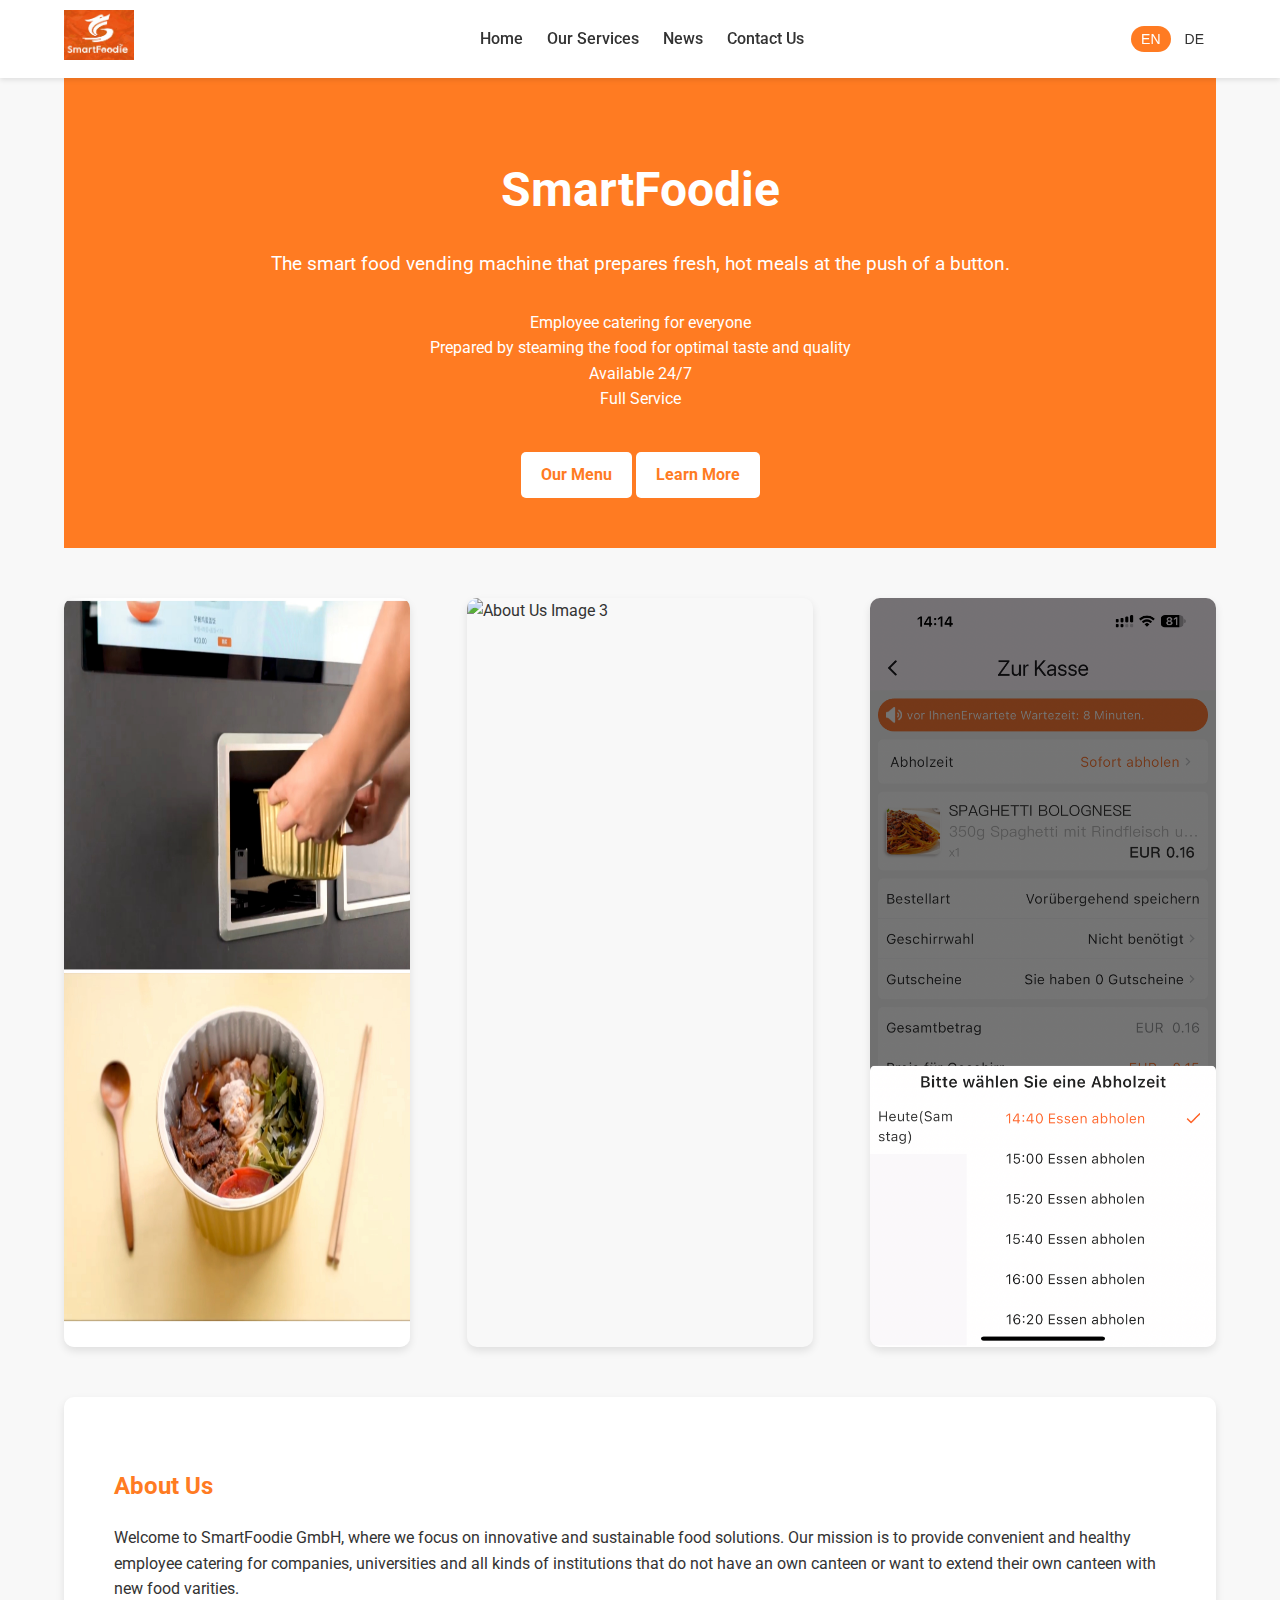
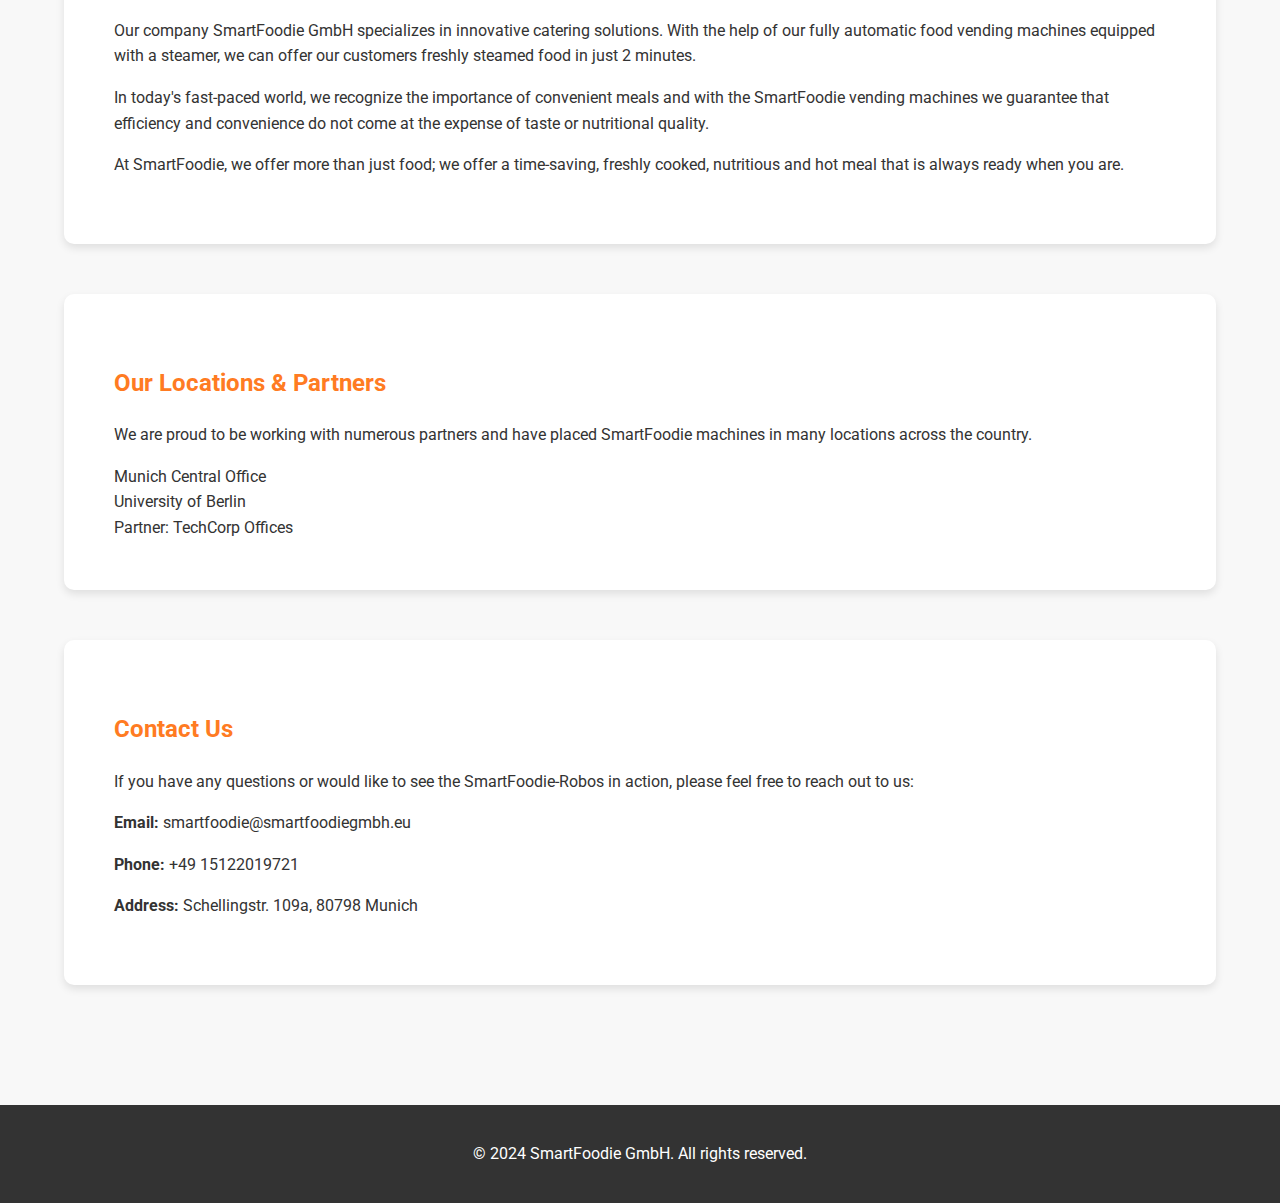
==== index.html @ 43785b49 "Update index.html" ====
<!DOCTYPE html>
<html lang="en">
    <head>
        <meta charset="UTF-8">
        <meta name="viewport" content="width=device-width, initial-scale=1.0">
        <title data-lang-en="Smart Foodie GmbH" data-lang-de="Smart Foodie GmbH">Smart Foodie GmbH</title>
        <link rel="stylesheet" href="styles.css">
        <link href="https://fonts.googleapis.com/css2?family=Roboto:wght@300;400;700&display=swap" rel="stylesheet">
    </head>
    
    <body>
        <header>
            <nav class="navbar">
                <a href="index.html" class="logo-link">
                    <img src="logo/sf/SF.jpg" alt="Smart Foodie GmbH Logo" class="logo">
                </a>
                <div class="nav-links">
                    <a href="index.html" data-lang-en="Home" data-lang-de="Startseite">Home</a>
                    <a href="services.html" data-lang-en="Our Services" data-lang-de="Unsere Dienstleistungen">Our Services</a>
                    <a href="news.html" data-lang-en="News" data-lang-de="Neuigkeiten">News</a>
                    <a href="contact.html" data-lang-en="Contact Us" data-lang-de="Kontakt">Contact Us</a>
                </div>
                <div class="language-switcher">
                    <button class="lang-btn" onclick="changeLanguage('en')">EN</button>
                    <button class="lang-btn" onclick="changeLanguage('de')">DE</button>
                </div>
            </nav>
        </header>

        <main class="container">
            <section class="hero">
                <h1 data-lang-en="SmartFoodie" data-lang-de="SmartFoodie ">SmartFoodie </h1>
                <p class="tagline" data-lang-en="The smart food vending machine that prepares fresh, hot meals at the push of a button." data-lang-de="Der smarte Essensautomat der frische, warme Mahlzeiten auf Knopfdruck zubereitet.">The smart food vending machine that prepares fresh, hot meals at the push of a button.</p>
                
                <div class="features-cards">
                    <div class="card" data-lang-en="Employee catering for everyone" data-lang-de="Mitarbeiterverpflegung für alle">
                        <h3>Fresh Ingredients</h3>
                        <p>Fresh ingredients used for every meal</p>
                    </div>
                     <div class="card" data-lang-en="Prepared by steaming the food for optimal taste and quality" data-lang-de="Zubereitet durch Dampfgaren für optimalen Geschmack und Qualität">
                        <h3>Fresh Ingredients</h3>
                        <p>Fresh ingredients used for every meal</p>
                    </div>          
                    <div class="card" data-lang-en="Available 24/7" data-lang-de="Rund um die Uhr verfügbar">
                        <h3>Available 24/7</h3>
                        <p>Available 24/7</p>
                    </div>
                    <div class="card" data-lang-en="Full Service" data-lang-de="Full Service">
                        <h3>Healthy Options</h3>
                        <p>Choose from a variety of healthy options</p>
                    </div>
                </div>
                
                <a href="menu.html" class="cta-button" data-lang-en="Our Menu" data-lang-de="Unsere Speisekarte">Our Menu</a>
                <a href="#about" class="cta-button" data-lang-en="Learn More" data-lang-de="Mehr erfahren">Learn More</a>
            </section>

            <section id="img" class="image-gallery">
                <div class="about-images">

                    <img src="pic/mac1.jpg" alt="About Us Image 2" class="about-image">
                    <img src="pic/maschinen.png" alt="About Us Image 3" class="about-image">
                    <img src="pic/APPZeitplan.png" alt="About Us Image 1" class="about-image">
                </div>
            </section>

            <section id="about" class="about-section">
                <h2 data-lang-en="About Us" data-lang-de="Über uns">About Us</h2>

                <p data-lang-en="Welcome to SmartFoodie GmbH, where we focus on innovative and sustainable food solutions. Our mission is to provide convenient and healthy employee catering for companies, universities and all kinds of institutions that do not have an own canteen or want to extend their own canteen with new food varities. " 
                   data-lang-de="Willkommen bei SmartFoodie GmbH, wo wir uns auf innovative und nachhaltige Lebensmittellösungen konzentrieren. Unsere Mission ist es, praktische und gesunde Mitarbeiterverpflegung für Firmen, Universitäten und Institutionen anzubieten, die keine eigene Verpflegungslösungen besitzen oder ihr existierendes Angebot erweitern möchten.">
                    Welcome to SmartFoodie GmbH, where we focus on innovative and sustainable food solutions. Our mission is to provide convenient and healthy employee catering for companies, universities and all kinds of institutions that do not have an own canteen or want to extend their own canteen with new food varities.
    	        </p>
                
                
                <p data-lang-en="Our company SmartFoodie GmbH specializes in innovative catering solutions. With the help of our fully automatic food vending machines equipped with a steamer, we can offer our customers freshly steamed food in just 2 minutes."
                   data-lang-de="Mit Hilfe unserer vollautomatischen Lebensmittelautomaten, die mit einem Dampfgarer ausgestattet sind, können wir in nur 2 Minuten frisch gedämpftes Essen anbieten.">
                    Our company SmartFoodie GmbH specializes in innovative catering solutions. With the help of our fully automatic food vending machines equipped with a steamer, we can offer freshly steamed food in just 2 minutes.
                </p>
                
                <p data-lang-en="In today's fast-paced world, we recognize the importance of convenient meals and with the SmartFoodie vending machines we guarantee that efficiency and convenience do not come at the expense of taste or nutritional quality."
                   data-lang-de="In der heutigen schnelllebigen Welt erkennen wir die Bedeutung von  praktischen Mahlzeiten und garantieren mit den SmartFoodie-Automaten, dass Effizienz und Komfort nicht auf Kosten des Geschmacks oder der Nährstoffqualität gehen.">
                    In today's fast-paced world, we recognize the importance of convenient meals and with the SmartFoodie vending machines we guarantee that efficiency and convenience do not come at the expense of taste or nutritional quality.
                </p>
                
                <p data-lang-en="At SmartFoodie, we offer more than just food; we offer a time-saving, freshly cooked, nutritious and hot meal that is always ready when you are."
                   data-lang-de="Bei SmartFoodie bieten wir mehr als nur Essen. Wir bieten eine  Zeit sparende, frisch gedämpfte, nahrhafte und warme Mahlzeit, die immer dann bereit ist, wenn Sie es sind.">
                    At SmartFoodie, we offer more than just food. We offer a time-saving, freshly cooked, nutritious and hot meal that is always ready when you are.
>>>>>>> d9d4a827bfcfa9e69a5cdeec09e38cd8d7175df7
                </p>
            </section>

                         <!-- New Section: Locations and Partners -->
            <section id="locations-partners" class="locations-partners-section about-section">
                <h2 data-lang-en="Our Locations & Partners" data-lang-de="Unsere Standorte & Partner">Our Locations & Partners</h2>
                <p data-lang-en="We are proud to be working with numerous partners and have placed SmartFoodie machines in many locations across the country." data-lang-de="Wir sind stolz darauf, mit zahlreichen Partnern zusammenzuarbeiten und haben SmartFoodie-Maschinen an vielen Standorten im ganzen Land aufgestellt.">
                We are proud to be working with numerous partners and have placed SmartFoodie machines in many locations across the country.
                </p>

                <div class="locations-list">
                <div class="location" data-lang-en="Munich Central Office" data-lang-de="Zentrale in München">
                    <h3>Munich Central Office</h3>
                    <p data-lang-en="Our main headquarters and the first location for SmartFoodie vending machines." data-lang-de="Unser Hauptsitz und der erste Standort für SmartFoodie-Automaten.">Our main headquarters and the first location for SmartFoodie vending machines.</p>
                </div>
                <div class="location" data-lang-en="University of Berlin" data-lang-de="Universität Berlin">
                    <h3>University of Berlin</h3>
                    <p data-lang-en="Supporting students with quick and healthy meal options." data-lang-de="Unterstützung von Studenten mit schnellen und gesunden Essensoptionen.">Supporting students with quick and healthy meal options.</p>
                </div>
                <div class="location" data-lang-en="Partner: TechCorp Offices" data-lang-de="Partner: TechCorp Büros">
                    <h3>Partner: TechCorp Offices</h3>
                    <p data-lang-en="Providing employees with healthy meals around the clock." data-lang-de="Gesunde Mahlzeiten rund um die Uhr für Mitarbeiter.">Providing employees with healthy meals around the clock.</p>
                </div>
                </div>
            </section>       
            
            <section id="contact" class="contact-section">
                <h2 data-lang-en="Contact Us" data-lang-de="Kontaktieren Sie uns">Contact Us</h2>
                <p data-lang-en="If you have any questions or would like to see the SmartFoodie-Robos in action, please feel free to reach out to us:" 
                   data-lang-de="Wenn Sie Fragen haben oder unsere SmartFoodie-Robos live erleben möchten, können Sie uns gerne kontaktieren:">
                    If you have any questions or would like to see the SmartFoodie-Robos in action, please feel free to reach out to us:
                </p>
                <p><strong data-lang-en="Email:" data-lang-de="E-Mail:">Email:</strong> smartfoodie@smartfoodiegmbh.eu</p>
                <p><strong data-lang-en="Phone:" data-lang-de="Telefon:">Phone:</strong> +49 15122019721</p>
                <p><strong data-lang-en="Address:" data-lang-de="Adresse:">Adress:</strong> Schellingstr. 109a, 80798 Munich</p>
            </section>
        </main>

        <footer>
            <p data-lang-en="&copy; 2024 SmartFoodie GmbH. All rights reserved." data-lang-de="&copy; 2024 SmartFoodie GmbH. Alle Rechte vorbehalten.">&copy; 2024 SmartFoodie GmbH. All rights reserved.</p>
        </footer>

        <script src="script.js"></script>
    </body>
</html>
---- styles.css ----
body {
    font-family: 'Roboto', Arial, sans-serif;
    margin: 0;
    padding: 0;
    background-color: #f8f8f8;
    color: #333;
    line-height: 1.6;
}

.container {
    width: 90%;
    max-width: 1200px;
    margin: 0 auto;
    padding: 20px;
}

header {
    background-color: #ffffff;
    box-shadow: 0 2px 5px rgba(0,0,0,0.1);
    position: fixed;
    width: 100%;
    top: 0;
    z-index: 1000;
}

.navbar {
    display: flex;
    justify-content: space-between;
    align-items: center;
    padding: 10px 5%;
}

.logo {
    height: 50px;
    width: auto;
}

.nav-links a {
    color: #333;
    text-decoration: none;
    margin-left: 20px;
    font-weight: 500;
    transition: color 0.3s ease;
}

.nav-links a:hover {
    color: #ff7b22;
}

.hero {
    text-align: center;
    padding: 100px 0 50px;
    background-color: #ff7b22;
    color: white;
}

.hero h1 {
    font-size: 3em;
    margin-bottom: 20px;
}

.tagline {
    font-size: 1.2em;
    margin-bottom: 30px;
}

.cta-button {
    display: inline-block;
    padding: 10px 20px;
    background-color: white;
    color: #ff7b22;
    text-decoration: none;
    border-radius: 5px;
    font-weight: bold;
    transition: background-color 0.3s ease, color 0.3s ease;
}

.cta-button:hover {
    background-color: #333;
    color: white;
}

.image-gallery {
    margin: 50px 0;
}

.about-images {
    display: flex;
    justify-content: space-between;
    gap: 20px;
}

.about-image {
    width: 30%;
    border-radius: 10px;
    box-shadow: 0 4px 8px rgba(0,0,0,0.1);
    transition: transform 0.3s ease;
}

.about-image1 {
    width: 30%;
    border-radius: 10px;
    box-shadow: 0 4px 8px orange;
    transition: transform 0.3s ease;
}

.about-image:hover {
    transform: scale(1.05);
}

.about-image1:hover {
    transform: scale(1.05);
}
.about-section, .contact-section {
    background-color: white;
    padding: 50px;
    margin: 50px 0;
    border-radius: 10px;
    box-shadow: 0 4px 8px rgba(0,0,0,0.1);
}

h2 {
    color: #ff7b22;
    margin-bottom: 20px;
}

footer {
    background-color: #333;
    color: white;
    text-align: center;
    padding: 20px 0;
    margin-top: 50px;
}

.services-section, .team-section {
    background-color: white;
    padding: 50px;
    margin: 50px 0;
    border-radius: 10px;
    box-shadow: 0 4px 8px rgba(0,0,0,0.1);
}

.services-section ul {
    list-style-type: none;
    padding: 0;
}

.services-section li {
    margin-bottom: 10px;
    padding-left: 20px;
    position: relative;
}

.services-section li:before {
    content: "•";
    color: #ff7b22;
    font-weight: bold;
    position: absolute;
    left: 0;
}

.team-image img {
    width: 100%;
    border-radius: 10px;
    box-shadow: 0 4px 8px rgba(0,0,0,0.1);
}

@media (max-width: 768px) {
    .navbar {
        flex-direction: column;
    }
    
    .nav-links {
        margin-top: 20px;
    }
    
    .nav-links a {
        display: block;
        margin: 10px 0;
    }
    
    .about-images {
        flex-direction: column;
    }
    
    .about-image {
        width: 90%;
        margin-bottom: 20px;
    }
}

.language-switcher {
    display: flex;
    align-items: center;
}

.lang-btn {
    background: none;
    border: none;
    color: #333;
    font-size: 14px;
    cursor: pointer;
    padding: 5px 10px;
    margin: 0 2px;
    transition: all 0.3s ease;
    border-radius: 20px;
}

.lang-btn:hover, .lang-btn.active {
    background-color: #ff7b22;
    color: white;
}

@media (max-width: 768px) {
    .language-switcher {
        margin-top: 10px;
    }
}

.team-members {
    display: flex;
    justify-content: space-around;
    flex-wrap: wrap;
    margin-top: 2rem;
}

.team-member {
    text-align: center;
    margin-bottom: 2rem;
}

.team-member img {
    border-radius: 50%;
    margin-bottom: 1rem;
}

.team-member h3 {
    margin-bottom: 0.5rem;
}

.news-section {
    background-color: white;
    padding: 50px;
    margin: 50px 0;
    border-radius: 10px;
    box-shadow: 0 4px 8px rgba(0,0,0,0.1);
}

.news-item {
    margin-bottom: 40px;
    border-bottom: 1px solid #eee;
    padding-bottom: 20px;
}

.news-item:last-child {
    border-bottom: none;
    padding-bottom: 0;
}

.news-item h2 {
    color: #ff7b22;
    margin-bottom: 10px;
}

.news-date {
    font-style: italic;
    color: #888;
    margin-bottom: 10px;
}

.features-cards {
    margin-bottom: 40px; /* Adjust this value to set the desired spacing */
}
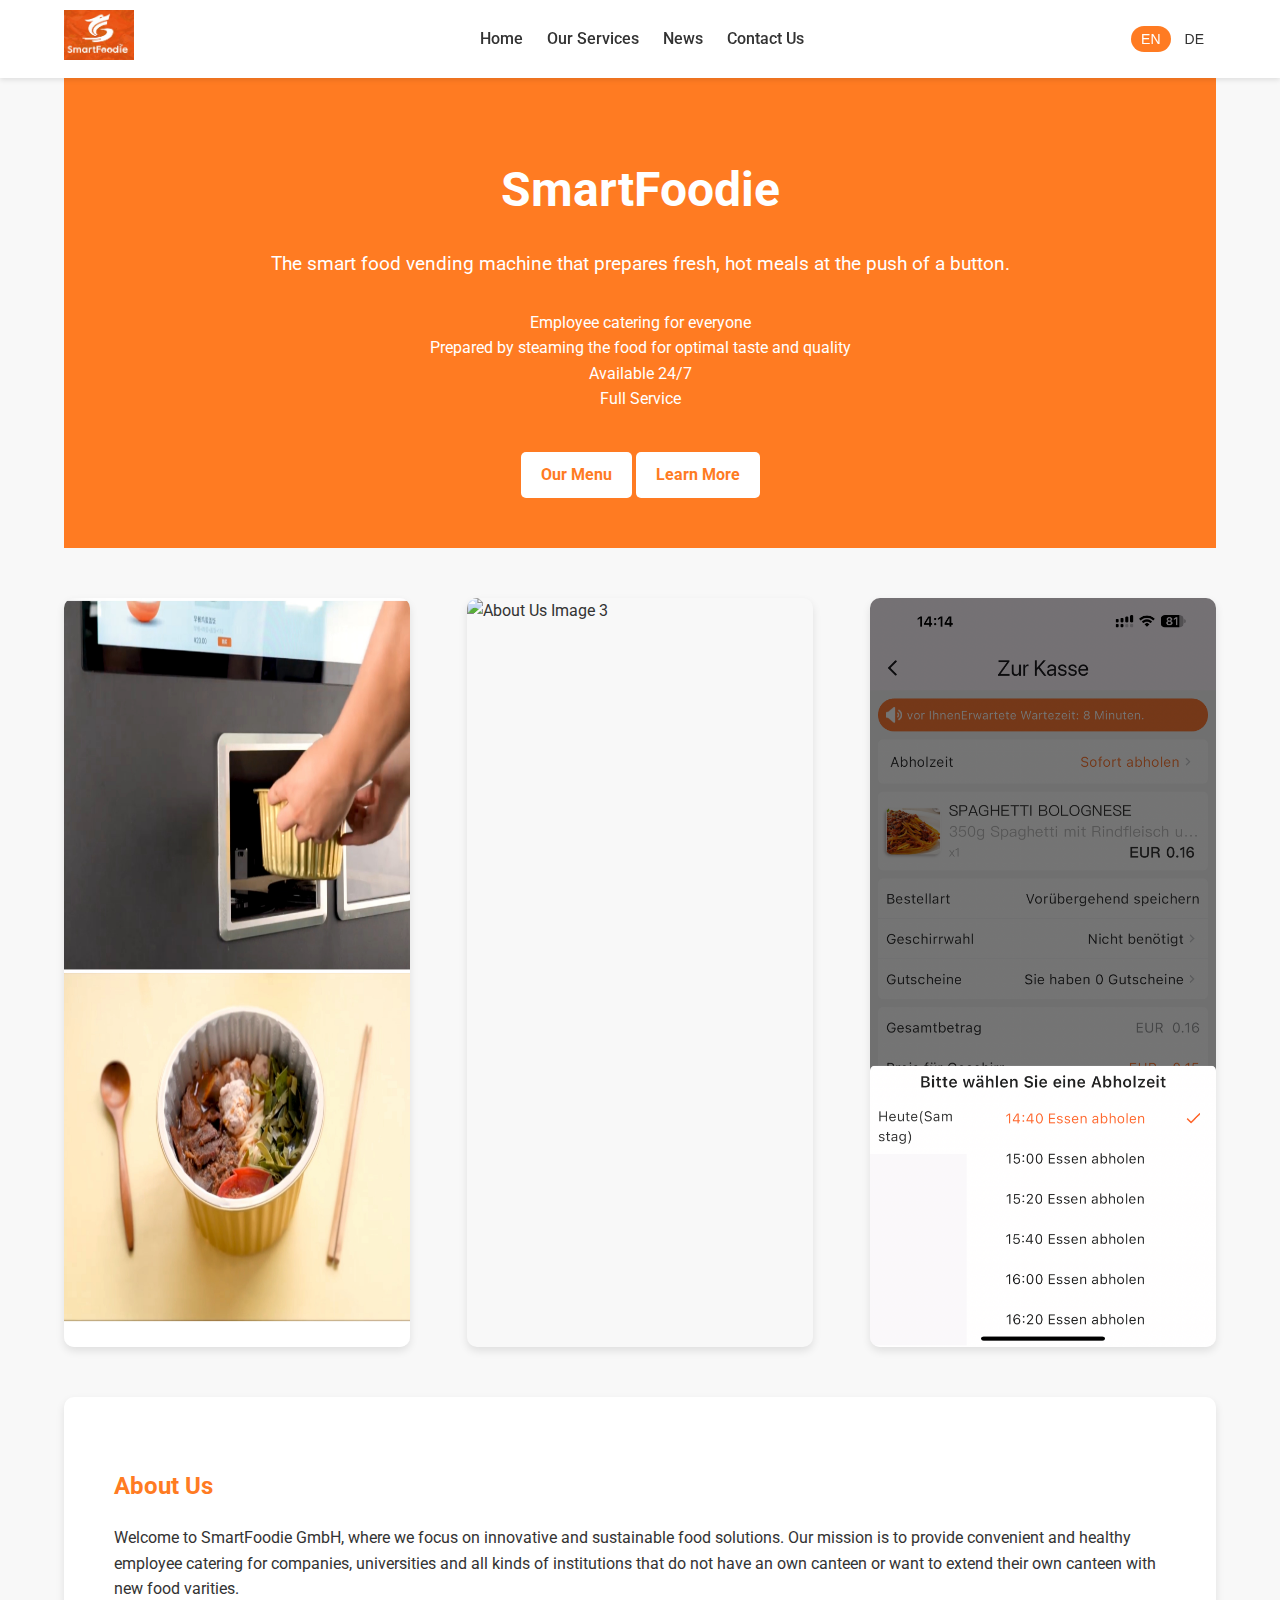
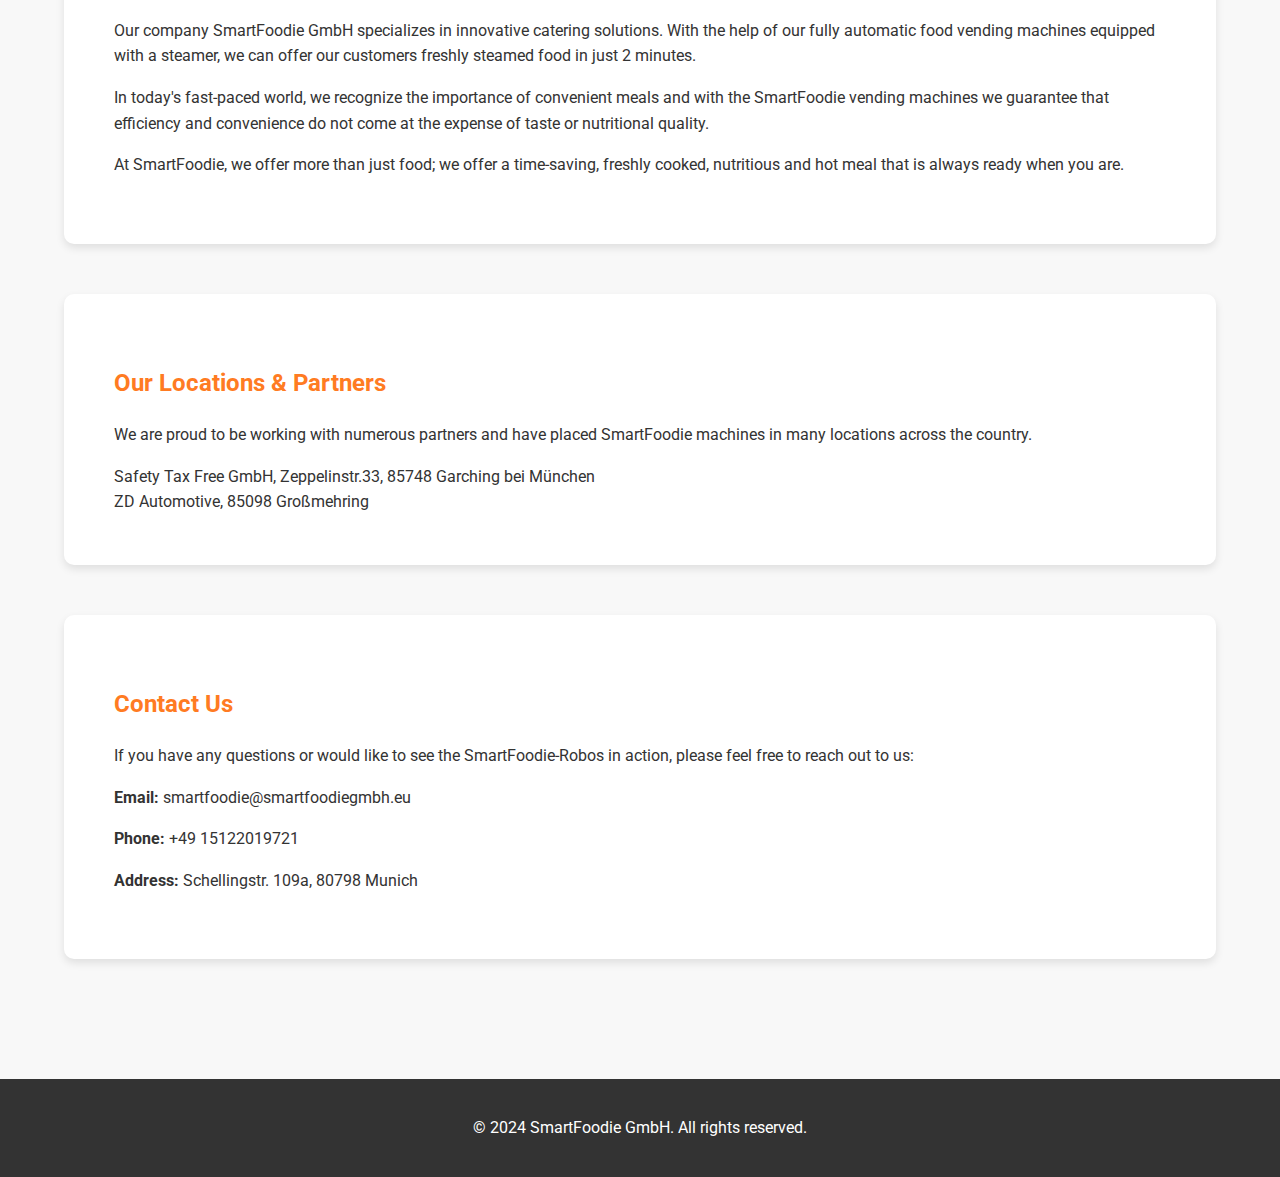
==== commit 729d4eaf: "Update index.html" ====
--- a/index.html
+++ b/index.html
@@ -93,22 +93,18 @@
                          <!-- New Section: Locations and Partners -->
             <section id="locations-partners" class="locations-partners-section about-section">
                 <h2 data-lang-en="Our Locations & Partners" data-lang-de="Unsere Standorte & Partner">Our Locations & Partners</h2>
-                <p data-lang-en="We are proud to be working with numerous partners and have placed SmartFoodie machines in many locations across the country." data-lang-de="Wir sind stolz darauf, mit zahlreichen Partnern zusammenzuarbeiten und haben SmartFoodie-Maschinen an vielen Standorten im ganzen Land aufgestellt.">
-                We are proud to be working with numerous partners and have placed SmartFoodie machines in many locations across the country.
+                <p data-lang-en="We are proud to be working with numerous partners and have placed SmartFoodie machines in many locations across the country." data-lang-de="Wir sind stolz darauf, mit zahlreichen Partnern zusammenzuarbeiten und Sie finden unsere SmartFoodie-Maschinen in Ingolstadt und München.">
+                We are proud to be working with numerous partners and you find our SmartFoodie Machines in Munich and Ingolstadt.
                 </p>
 
                 <div class="locations-list">
-                <div class="location" data-lang-en="Munich Central Office" data-lang-de="Zentrale in München">
-                    <h3>Munich Central Office</h3>
+                <div class="location" data-lang-en="Safety Tax Free GmbH, Zeppelinstr.33, 85748 Garching bei München" data-lang-de="Safety Tax Free GmbH, Zeppelinstr.33, 85748 Garching bei München">
+                    <h3>Safety Tax Free GmbH, Zeppelinstr.33, 85748 Garching bei München</h3>
                     <p data-lang-en="Our main headquarters and the first location for SmartFoodie vending machines." data-lang-de="Unser Hauptsitz und der erste Standort für SmartFoodie-Automaten.">Our main headquarters and the first location for SmartFoodie vending machines.</p>
                 </div>
-                <div class="location" data-lang-en="University of Berlin" data-lang-de="Universität Berlin">
-                    <h3>University of Berlin</h3>
+                <div class="location" data-lang-en="ZD Automotive, 85098 Großmehring" data-lang-de="ZD Automotive, 85098 Großmehring">
+                    <h3>ZD Automotive, 85098 Großmehring</h3>
                     <p data-lang-en="Supporting students with quick and healthy meal options." data-lang-de="Unterstützung von Studenten mit schnellen und gesunden Essensoptionen.">Supporting students with quick and healthy meal options.</p>
-                </div>
-                <div class="location" data-lang-en="Partner: TechCorp Offices" data-lang-de="Partner: TechCorp Büros">
-                    <h3>Partner: TechCorp Offices</h3>
-                    <p data-lang-en="Providing employees with healthy meals around the clock." data-lang-de="Gesunde Mahlzeiten rund um die Uhr für Mitarbeiter.">Providing employees with healthy meals around the clock.</p>
                 </div>
                 </div>
             </section>       
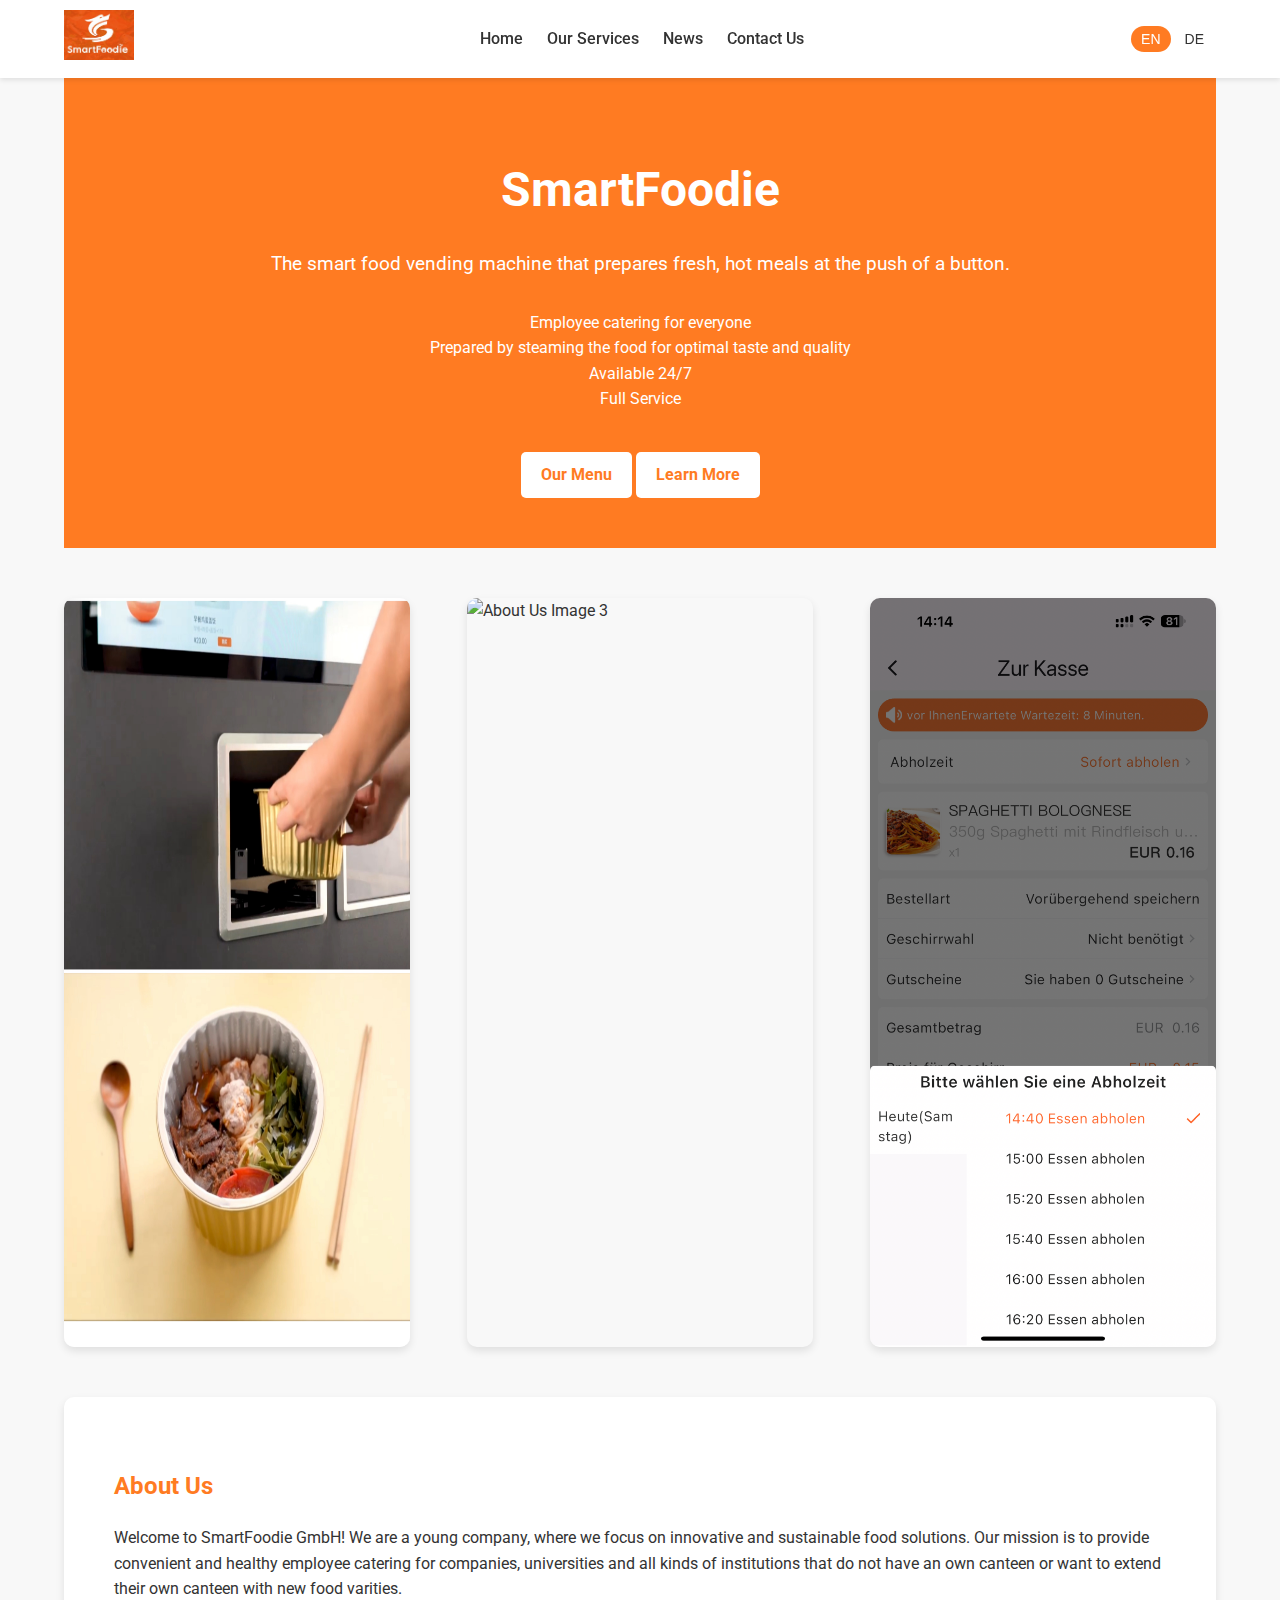
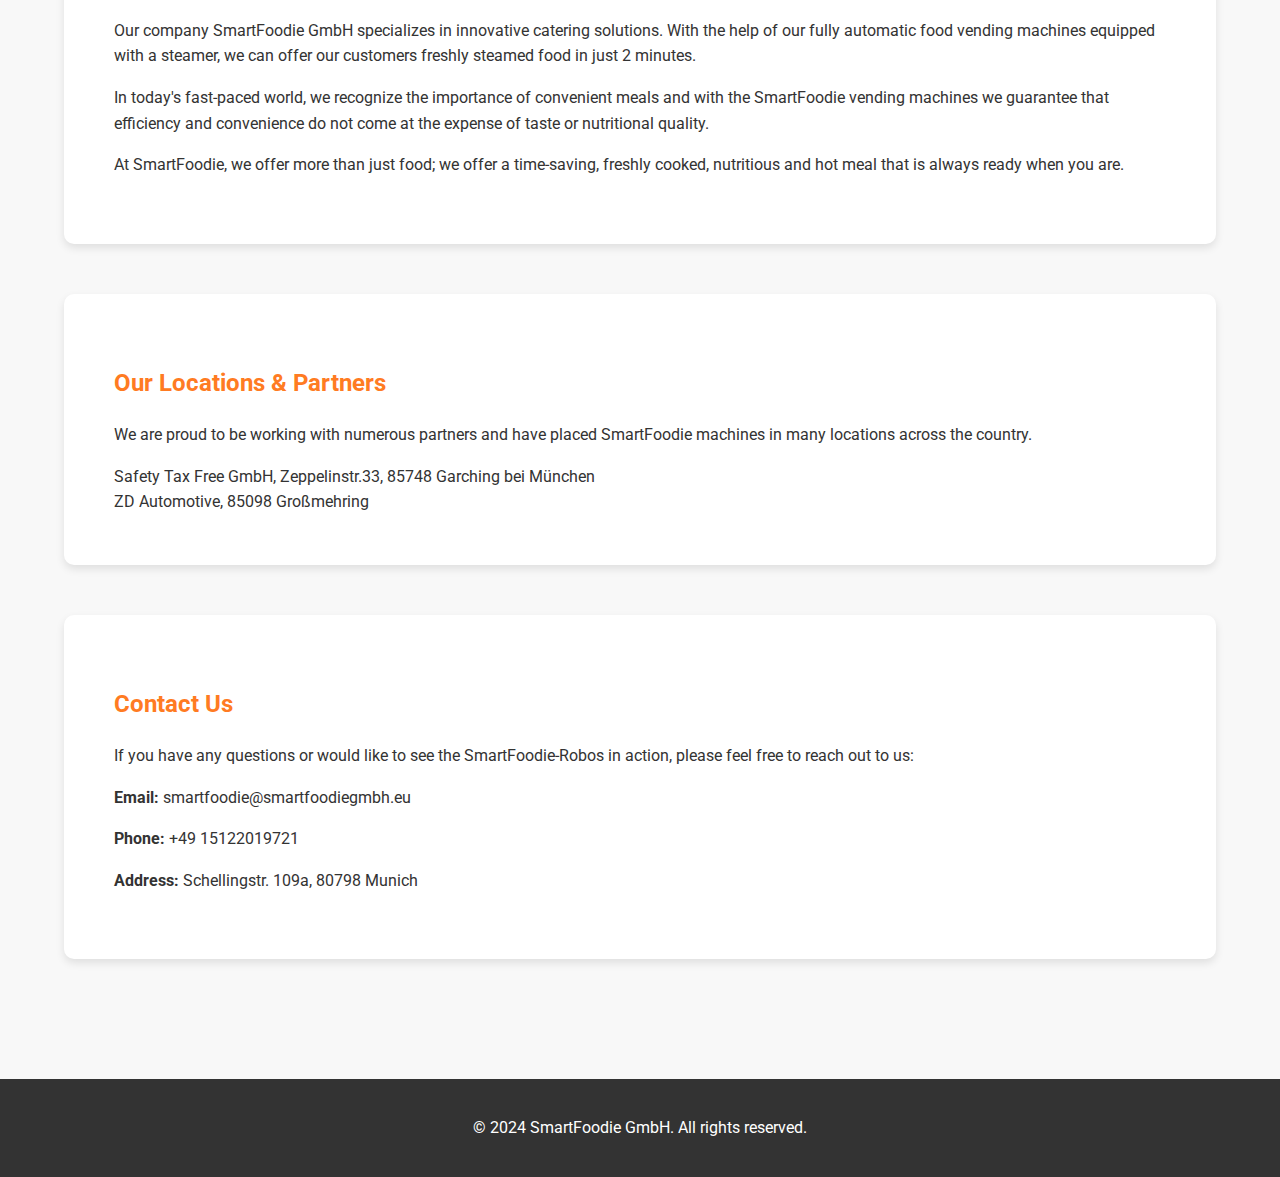
==== commit 8a3cada0: "Update index.html" ====
--- a/index.html
+++ b/index.html
@@ -67,9 +67,9 @@
             <section id="about" class="about-section">
                 <h2 data-lang-en="About Us" data-lang-de="Über uns">About Us</h2>
 
-                <p data-lang-en="Welcome to SmartFoodie GmbH, where we focus on innovative and sustainable food solutions. Our mission is to provide convenient and healthy employee catering for companies, universities and all kinds of institutions that do not have an own canteen or want to extend their own canteen with new food varities. " 
-                   data-lang-de="Willkommen bei SmartFoodie GmbH, wo wir uns auf innovative und nachhaltige Lebensmittellösungen konzentrieren. Unsere Mission ist es, praktische und gesunde Mitarbeiterverpflegung für Firmen, Universitäten und Institutionen anzubieten, die keine eigene Verpflegungslösungen besitzen oder ihr existierendes Angebot erweitern möchten.">
-                    Welcome to SmartFoodie GmbH, where we focus on innovative and sustainable food solutions. Our mission is to provide convenient and healthy employee catering for companies, universities and all kinds of institutions that do not have an own canteen or want to extend their own canteen with new food varities.
+                <p data-lang-en="Welcome to SmartFoodie GmbH! We are a young company, where we focus on innovative and sustainable food solutions. Our mission is to provide convenient and healthy employee catering for companies, universities and all kinds of institutions that do not have an own canteen or want to extend their own canteen with new food varities. " 
+                   data-lang-de="Willkommen bei SmartFoodie GmbH! Wir sind ein junges Unternehmen, wo wir uns auf innovative und nachhaltige Lebensmittellösungen konzentrieren. Unsere Mission ist es, praktische und gesunde Mitarbeiterverpflegung für Firmen, Universitäten und Institutionen anzubieten, die keine eigene Verpflegungslösungen besitzen oder ihr existierendes Angebot erweitern möchten.">
+                    Welcome to SmartFoodie GmbH! We are a young company, where we focus on innovative and sustainable food solutions. Our mission is to provide convenient and healthy employee catering for companies, universities and all kinds of institutions that do not have an own canteen or want to extend their own canteen with new food varities.
     	        </p>
                 
                 
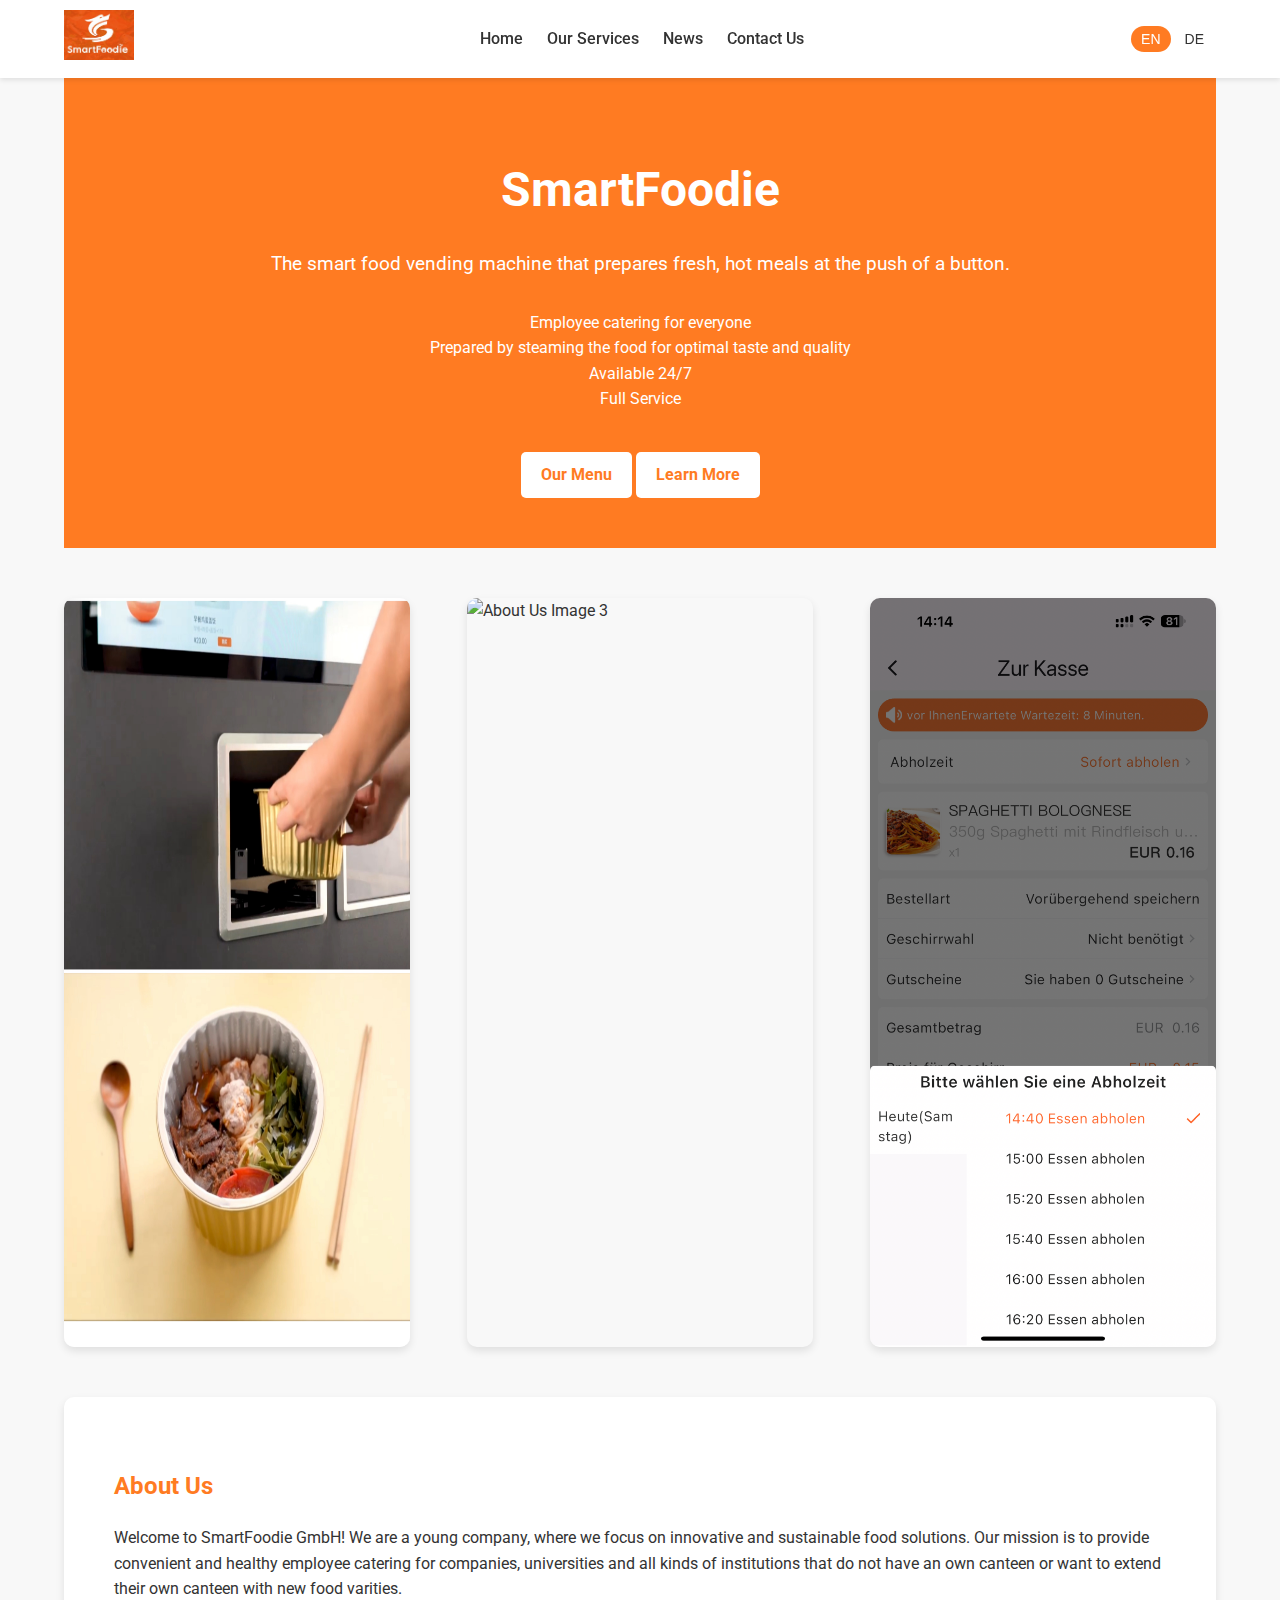
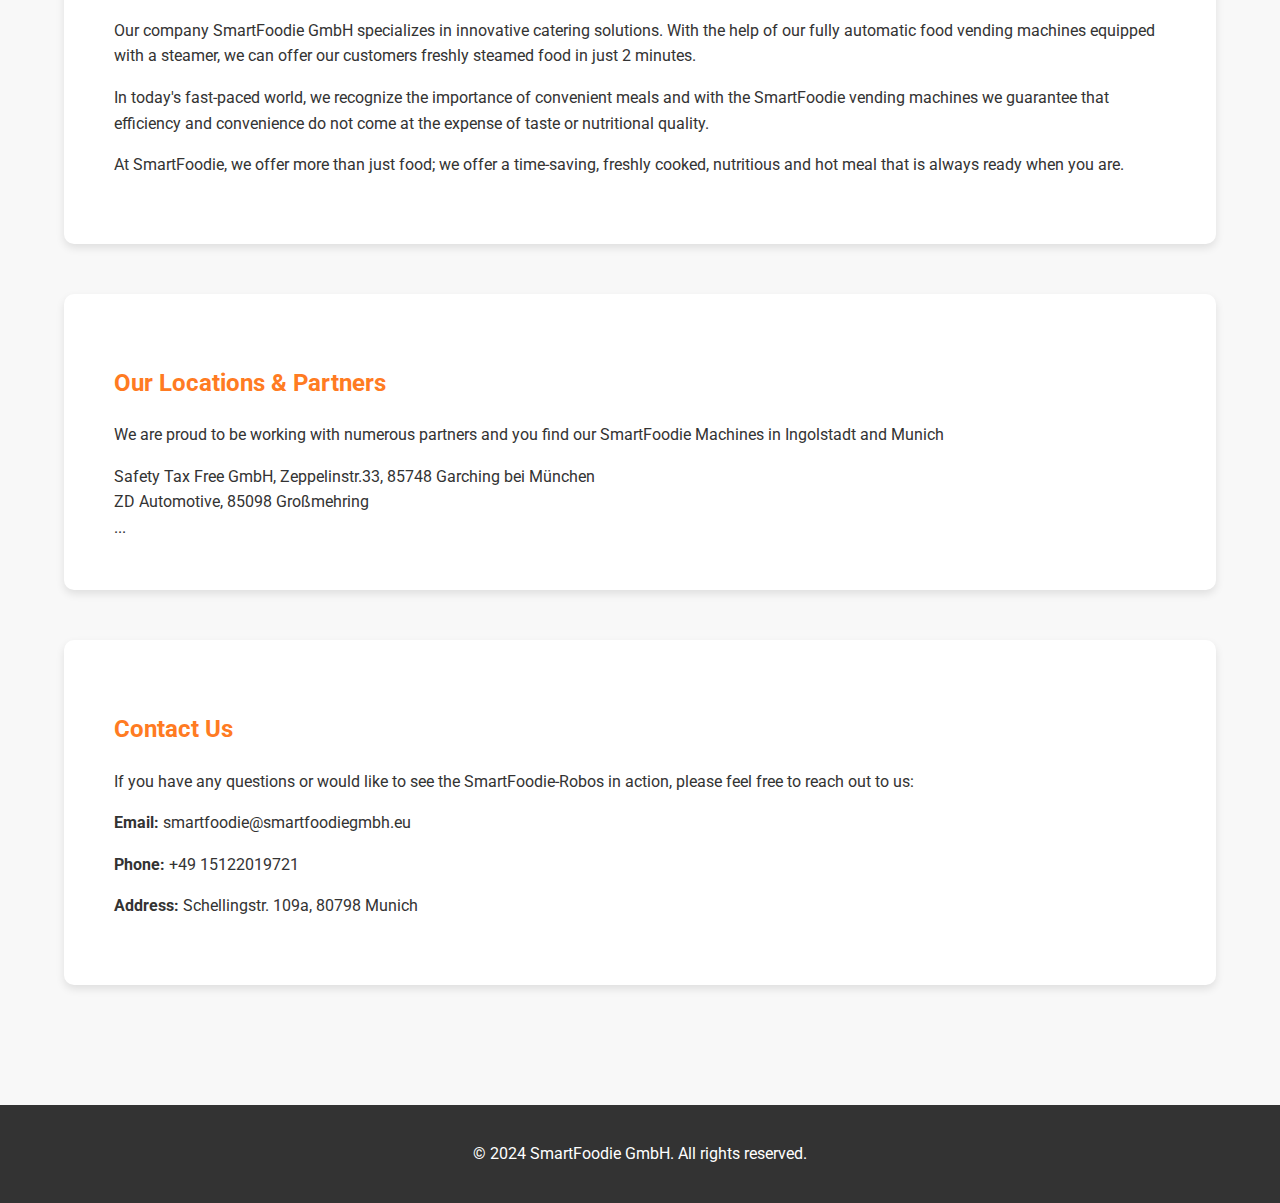
==== commit b9ed59ae: "Update index.html" ====
--- a/index.html
+++ b/index.html
@@ -93,8 +93,8 @@
                          <!-- New Section: Locations and Partners -->
             <section id="locations-partners" class="locations-partners-section about-section">
                 <h2 data-lang-en="Our Locations & Partners" data-lang-de="Unsere Standorte & Partner">Our Locations & Partners</h2>
-                <p data-lang-en="We are proud to be working with numerous partners and have placed SmartFoodie machines in many locations across the country." data-lang-de="Wir sind stolz darauf, mit zahlreichen Partnern zusammenzuarbeiten und Sie finden unsere SmartFoodie-Maschinen in Ingolstadt und München.">
-                We are proud to be working with numerous partners and you find our SmartFoodie Machines in Munich and Ingolstadt.
+                <p data-lang-en="We are proud to be working with numerous partners and you find our SmartFoodie Machines in Ingolstadt and Munich" data-lang-de="Wir sind stolz darauf, mit zahlreichen Partnern zusammenzuarbeiten und Sie finden unsere SmartFoodie-Maschinen in Ingolstadt und München.">
+                We are proud to be working with numerous partners and you find our SmartFoodie Machines in Ingolstadt and Munich.
                 </p>
 
                 <div class="locations-list">
@@ -102,8 +102,14 @@
                     <h3>Safety Tax Free GmbH, Zeppelinstr.33, 85748 Garching bei München</h3>
                     <p data-lang-en="Our main headquarters and the first location for SmartFoodie vending machines." data-lang-de="Unser Hauptsitz und der erste Standort für SmartFoodie-Automaten.">Our main headquarters and the first location for SmartFoodie vending machines.</p>
                 </div>
+                    
                 <div class="location" data-lang-en="ZD Automotive, 85098 Großmehring" data-lang-de="ZD Automotive, 85098 Großmehring">
                     <h3>ZD Automotive, 85098 Großmehring</h3>
+                    <p data-lang-en="Supporting students with quick and healthy meal options." data-lang-de="Unterstützung von Studenten mit schnellen und gesunden Essensoptionen.">Supporting students with quick and healthy meal options.</p>
+                </div>
+
+                <div class="location" data-lang-en="..." data-lang-de="...">
+                    <h3>...</h3>
                     <p data-lang-en="Supporting students with quick and healthy meal options." data-lang-de="Unterstützung von Studenten mit schnellen und gesunden Essensoptionen.">Supporting students with quick and healthy meal options.</p>
                 </div>
                 </div>
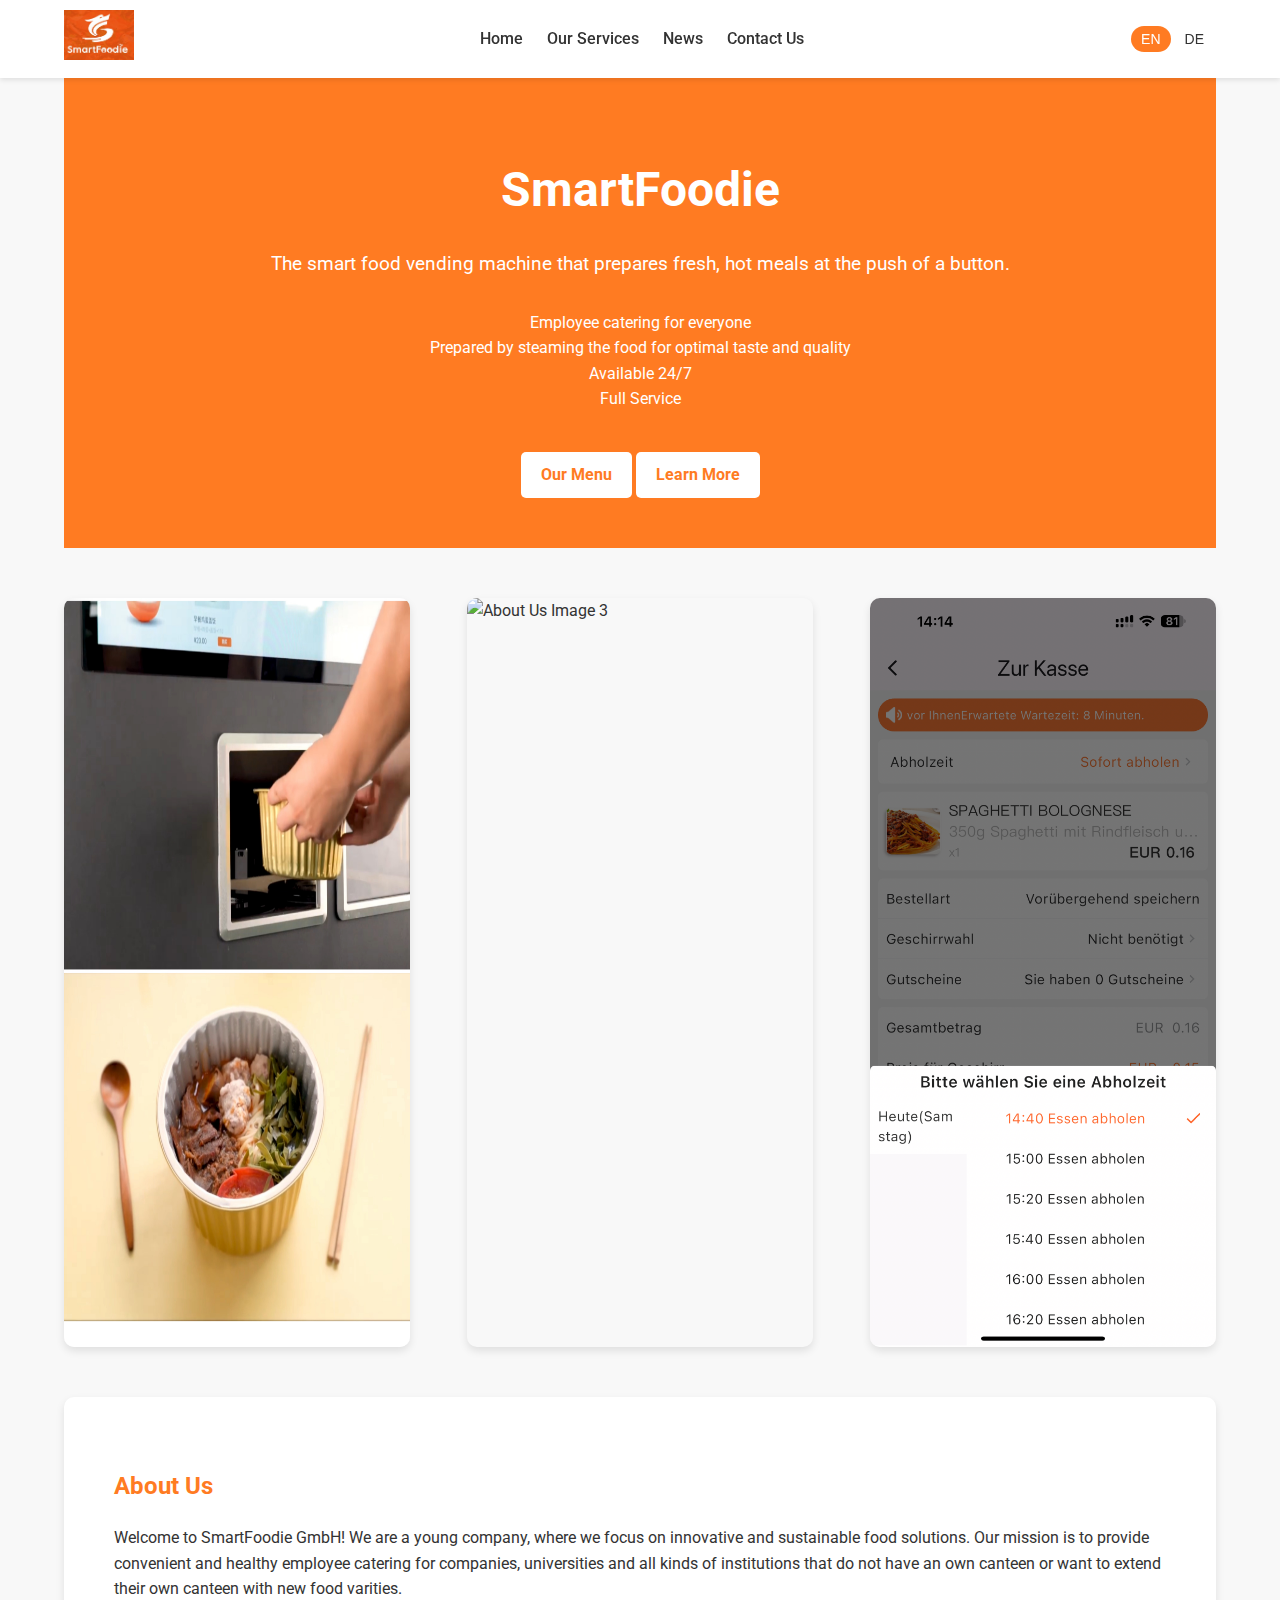
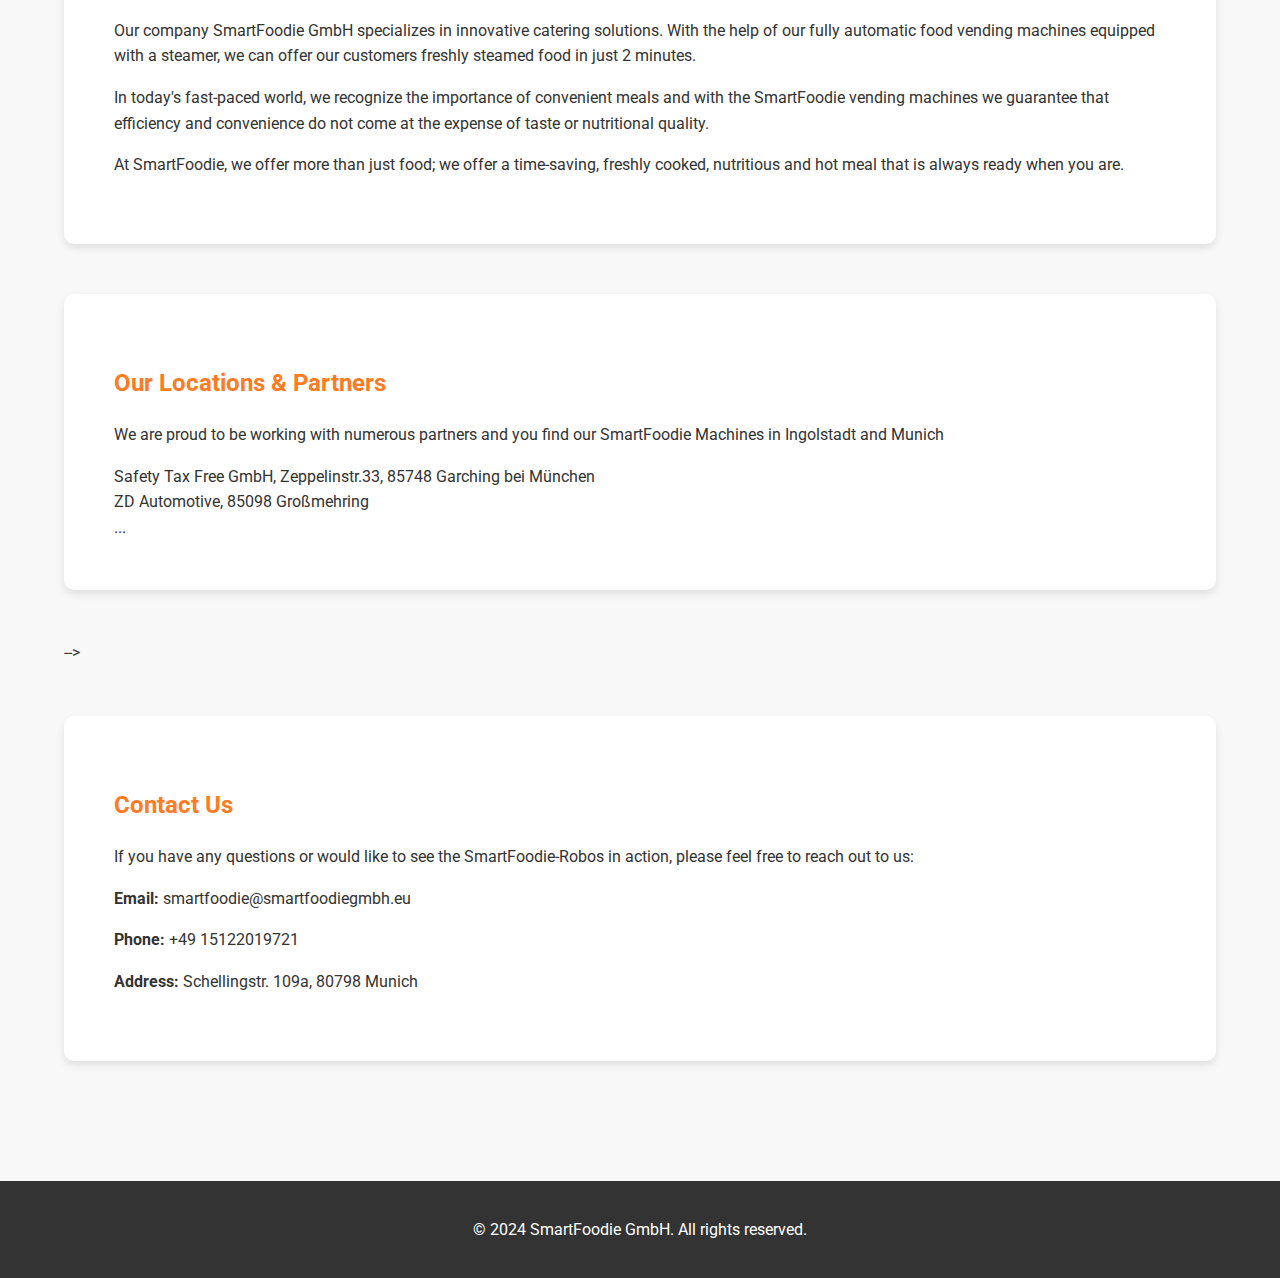
==== commit 74097968: "Update index.html" ====
--- a/index.html
+++ b/index.html
@@ -89,7 +89,7 @@
 >>>>>>> d9d4a827bfcfa9e69a5cdeec09e38cd8d7175df7
                 </p>
             </section>
-
+<!--
                          <!-- New Section: Locations and Partners -->
             <section id="locations-partners" class="locations-partners-section about-section">
                 <h2 data-lang-en="Our Locations & Partners" data-lang-de="Unsere Standorte & Partner">Our Locations & Partners</h2>
@@ -113,7 +113,7 @@
                     <p data-lang-en="Supporting students with quick and healthy meal options." data-lang-de="Unterstützung von Studenten mit schnellen und gesunden Essensoptionen.">Supporting students with quick and healthy meal options.</p>
                 </div>
                 </div>
-            </section>       
+            </section>       -->
             
             <section id="contact" class="contact-section">
                 <h2 data-lang-en="Contact Us" data-lang-de="Kontaktieren Sie uns">Contact Us</h2>
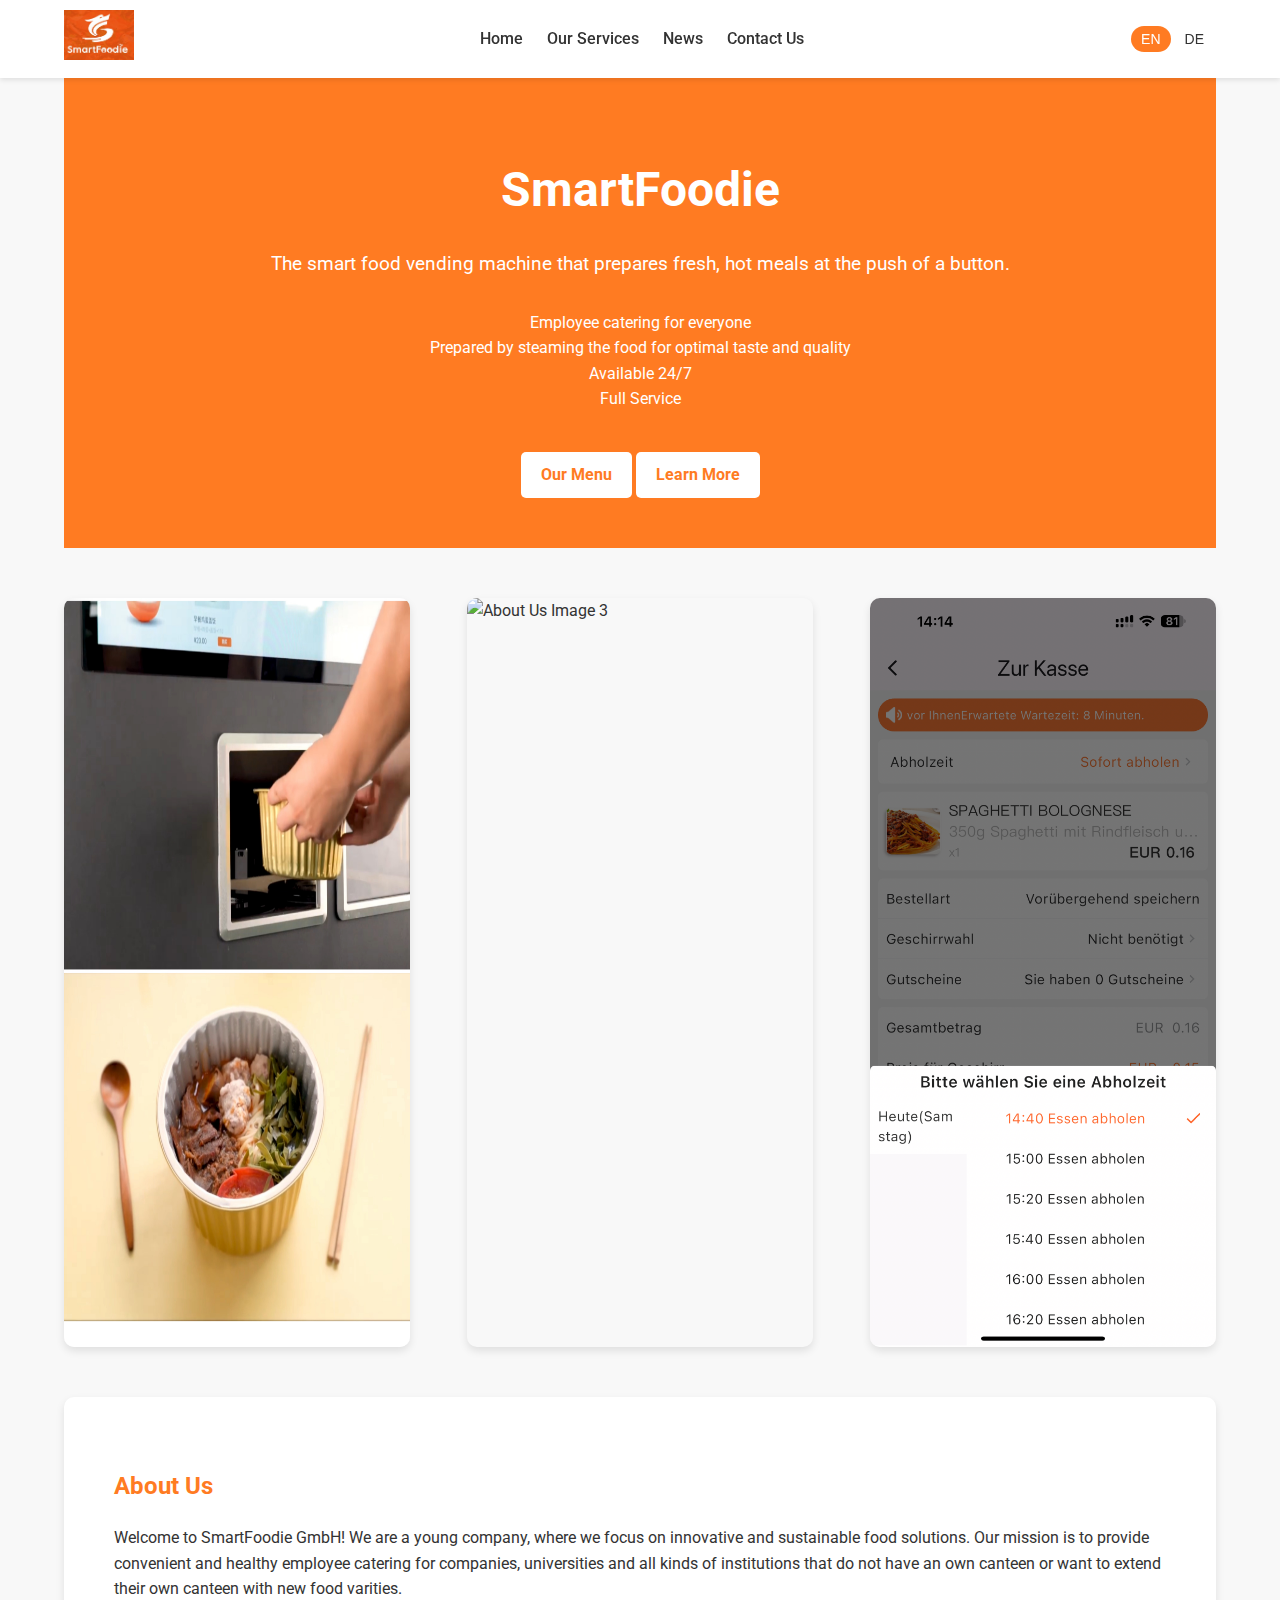
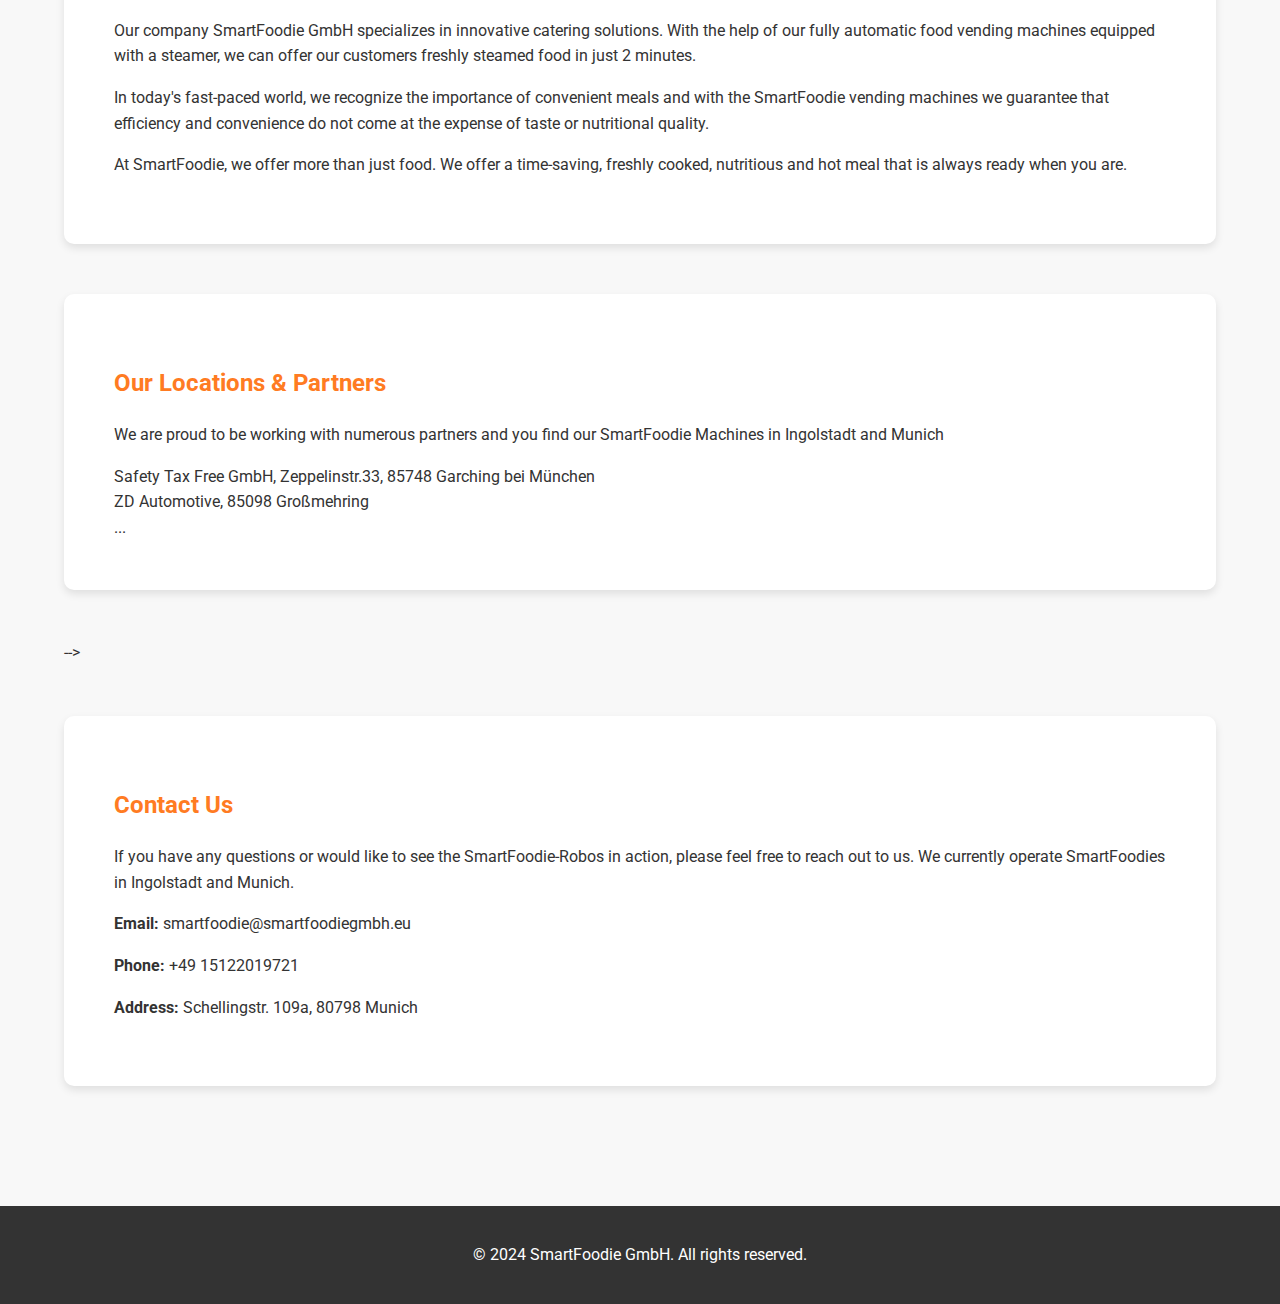
==== commit 730fbdc9: "Update index.html" ====
--- a/index.html
+++ b/index.html
@@ -83,7 +83,7 @@
                     In today's fast-paced world, we recognize the importance of convenient meals and with the SmartFoodie vending machines we guarantee that efficiency and convenience do not come at the expense of taste or nutritional quality.
                 </p>
                 
-                <p data-lang-en="At SmartFoodie, we offer more than just food; we offer a time-saving, freshly cooked, nutritious and hot meal that is always ready when you are."
+                <p data-lang-en="At SmartFoodie, we offer more than just food. We offer a time-saving, freshly cooked, nutritious and hot meal that is always ready when you are."
                    data-lang-de="Bei SmartFoodie bieten wir mehr als nur Essen. Wir bieten eine  Zeit sparende, frisch gedämpfte, nahrhafte und warme Mahlzeit, die immer dann bereit ist, wenn Sie es sind.">
                     At SmartFoodie, we offer more than just food. We offer a time-saving, freshly cooked, nutritious and hot meal that is always ready when you are.
 >>>>>>> d9d4a827bfcfa9e69a5cdeec09e38cd8d7175df7
@@ -117,9 +117,9 @@
             
             <section id="contact" class="contact-section">
                 <h2 data-lang-en="Contact Us" data-lang-de="Kontaktieren Sie uns">Contact Us</h2>
-                <p data-lang-en="If you have any questions or would like to see the SmartFoodie-Robos in action, please feel free to reach out to us:" 
-                   data-lang-de="Wenn Sie Fragen haben oder unsere SmartFoodie-Robos live erleben möchten, können Sie uns gerne kontaktieren:">
-                    If you have any questions or would like to see the SmartFoodie-Robos in action, please feel free to reach out to us:
+                <p data-lang-en="If you have any questions or would like to see the SmartFoodie-Robos in action, please feel free to reach out to us. We currently operate SmartFoodies in Ingolstadt and Munich." 
+                   data-lang-de="Wenn Sie Fragen haben oder unsere SmartFoodie-Robos live erleben möchten, können Sie uns gerne kontaktieren. Die SmartFoodies finden Sie in Ingolstadt und München.">
+                    If you have any questions or would like to see the SmartFoodie-Robos in action, please feel free to reach out to us. We currently operate SmartFoodies in Ingolstadt and Munich.
                 </p>
                 <p><strong data-lang-en="Email:" data-lang-de="E-Mail:">Email:</strong> smartfoodie@smartfoodiegmbh.eu</p>
                 <p><strong data-lang-en="Phone:" data-lang-de="Telefon:">Phone:</strong> +49 15122019721</p>
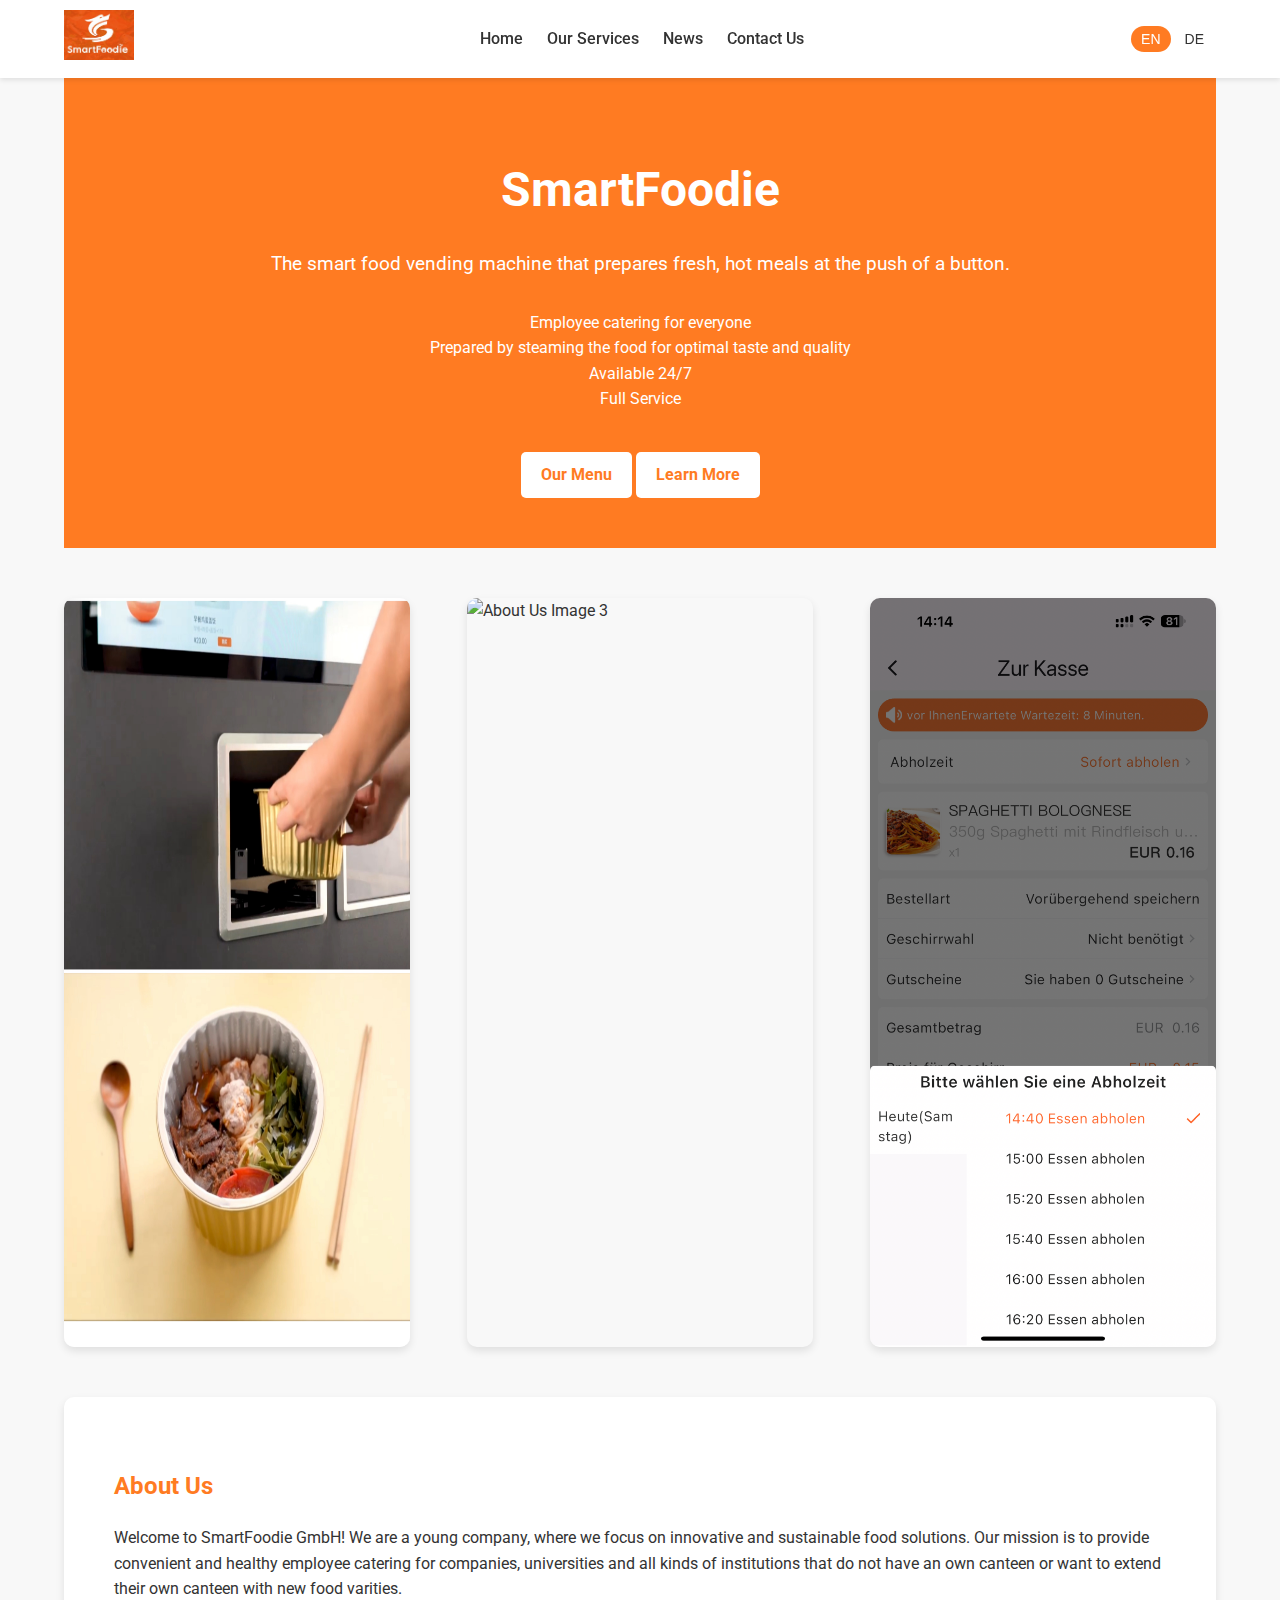
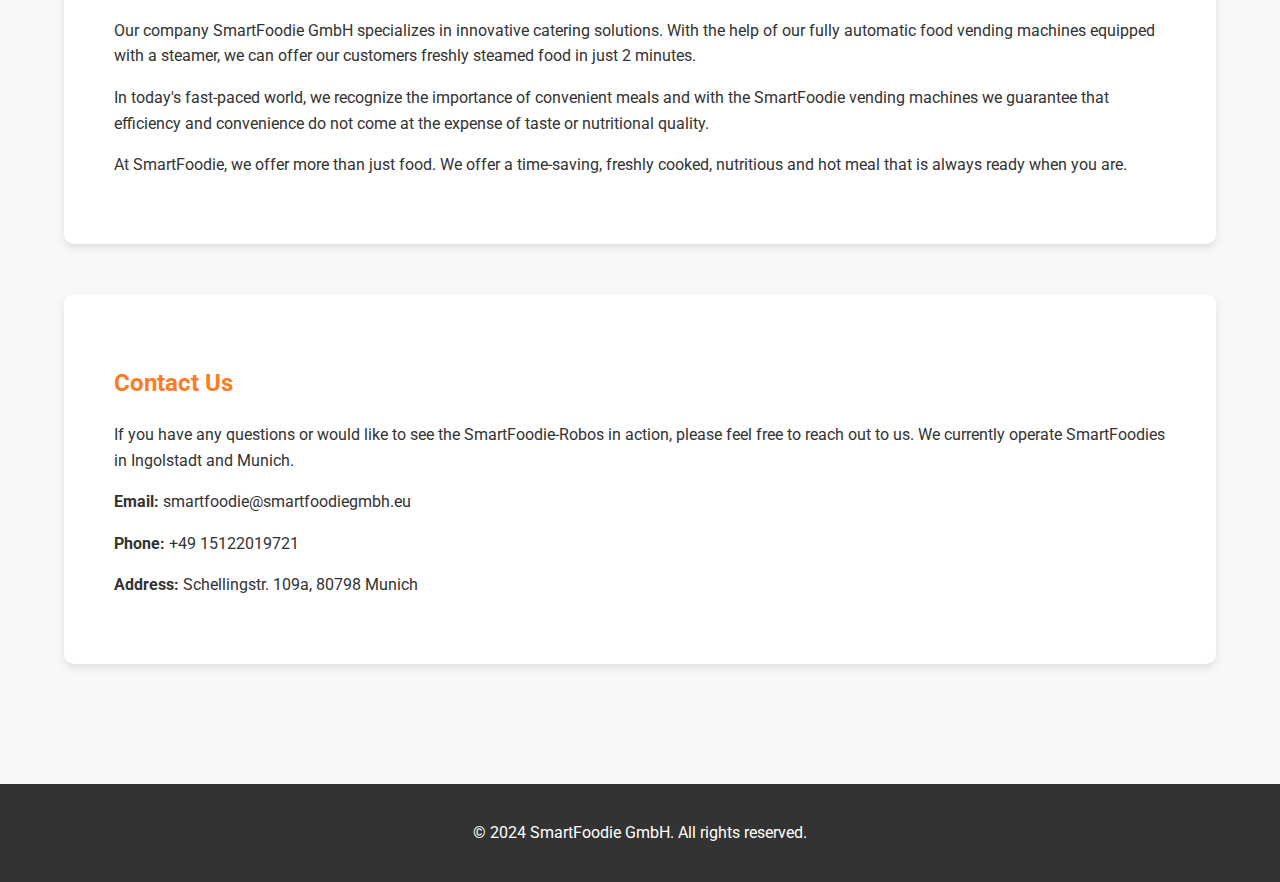
==== commit b11c55c0: "Update index.html" ====
--- a/index.html
+++ b/index.html
@@ -89,31 +89,7 @@
 >>>>>>> d9d4a827bfcfa9e69a5cdeec09e38cd8d7175df7
                 </p>
             </section>
-<!--
-                         <!-- New Section: Locations and Partners -->
-            <section id="locations-partners" class="locations-partners-section about-section">
-                <h2 data-lang-en="Our Locations & Partners" data-lang-de="Unsere Standorte & Partner">Our Locations & Partners</h2>
-                <p data-lang-en="We are proud to be working with numerous partners and you find our SmartFoodie Machines in Ingolstadt and Munich" data-lang-de="Wir sind stolz darauf, mit zahlreichen Partnern zusammenzuarbeiten und Sie finden unsere SmartFoodie-Maschinen in Ingolstadt und München.">
-                We are proud to be working with numerous partners and you find our SmartFoodie Machines in Ingolstadt and Munich.
-                </p>
 
-                <div class="locations-list">
-                <div class="location" data-lang-en="Safety Tax Free GmbH, Zeppelinstr.33, 85748 Garching bei München" data-lang-de="Safety Tax Free GmbH, Zeppelinstr.33, 85748 Garching bei München">
-                    <h3>Safety Tax Free GmbH, Zeppelinstr.33, 85748 Garching bei München</h3>
-                    <p data-lang-en="Our main headquarters and the first location for SmartFoodie vending machines." data-lang-de="Unser Hauptsitz und der erste Standort für SmartFoodie-Automaten.">Our main headquarters and the first location for SmartFoodie vending machines.</p>
-                </div>
-                    
-                <div class="location" data-lang-en="ZD Automotive, 85098 Großmehring" data-lang-de="ZD Automotive, 85098 Großmehring">
-                    <h3>ZD Automotive, 85098 Großmehring</h3>
-                    <p data-lang-en="Supporting students with quick and healthy meal options." data-lang-de="Unterstützung von Studenten mit schnellen und gesunden Essensoptionen.">Supporting students with quick and healthy meal options.</p>
-                </div>
-
-                <div class="location" data-lang-en="..." data-lang-de="...">
-                    <h3>...</h3>
-                    <p data-lang-en="Supporting students with quick and healthy meal options." data-lang-de="Unterstützung von Studenten mit schnellen und gesunden Essensoptionen.">Supporting students with quick and healthy meal options.</p>
-                </div>
-                </div>
-            </section>       -->
             
             <section id="contact" class="contact-section">
                 <h2 data-lang-en="Contact Us" data-lang-de="Kontaktieren Sie uns">Contact Us</h2>
